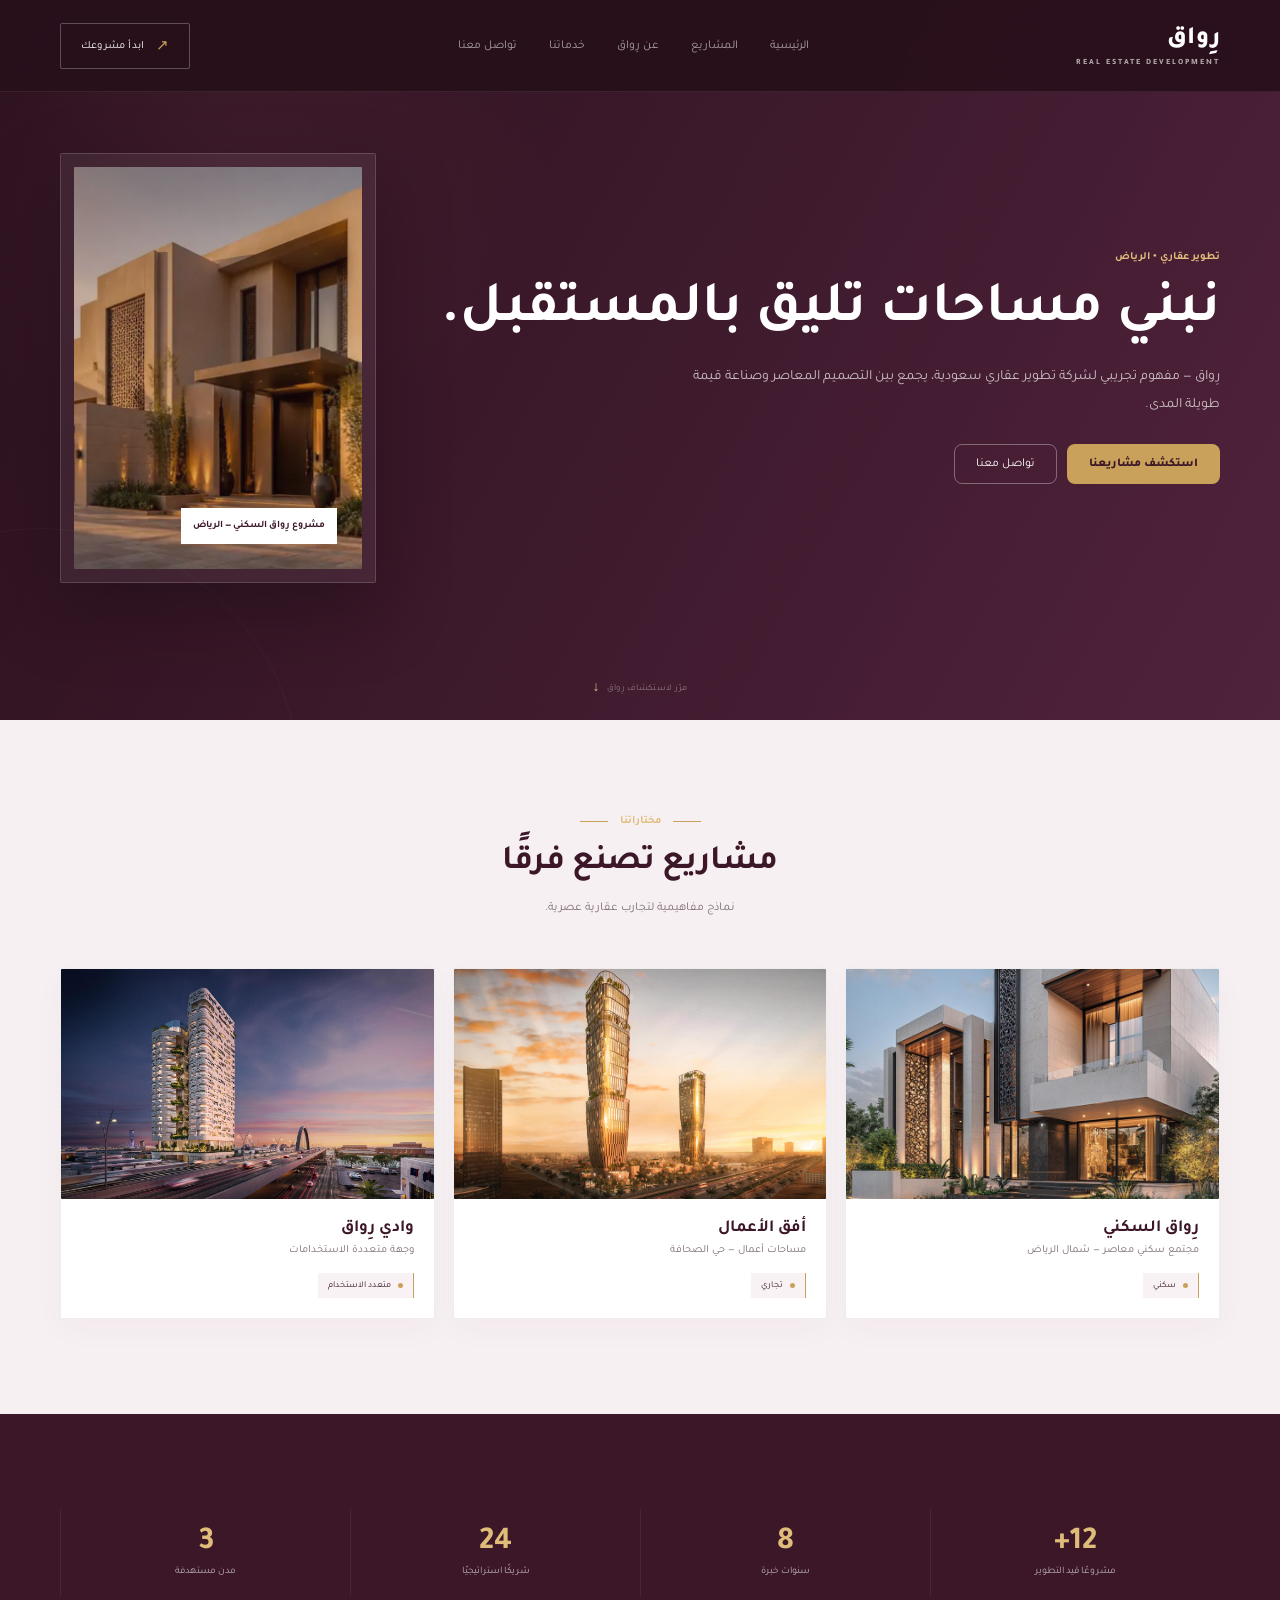
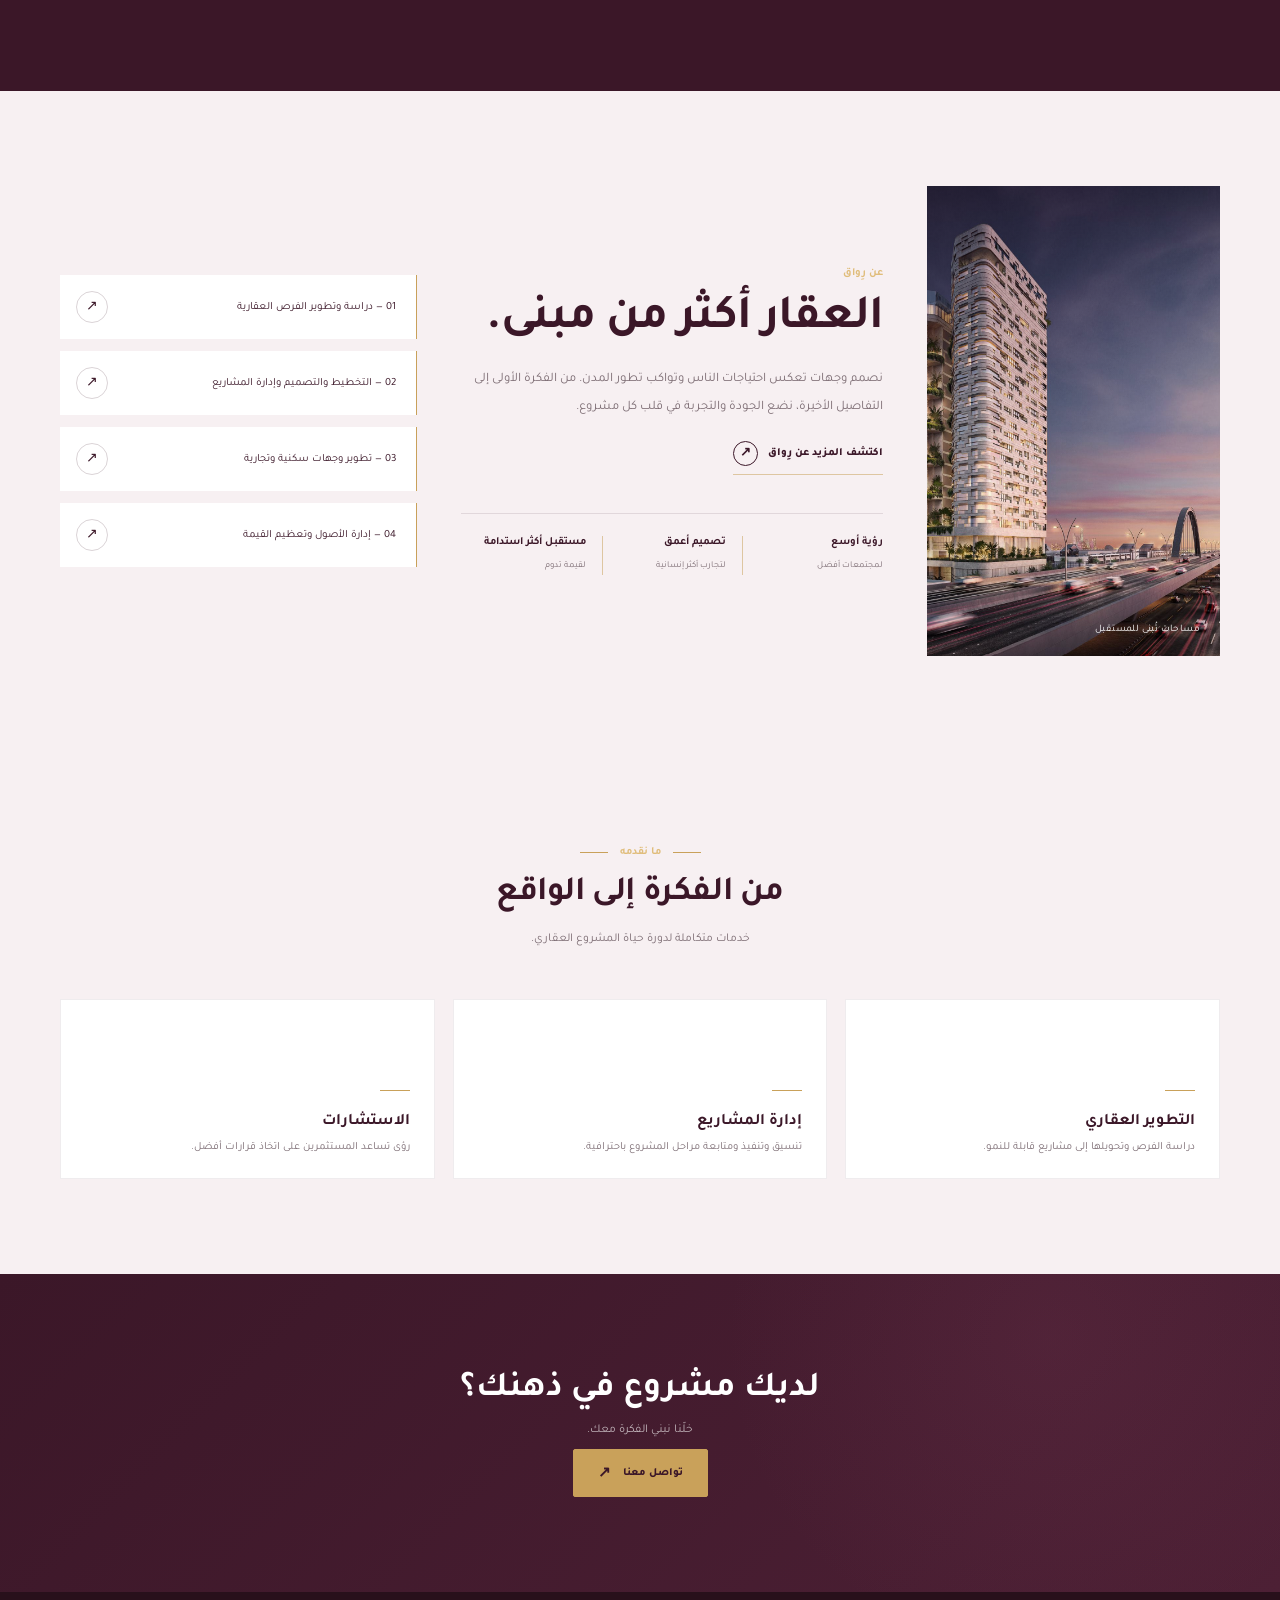
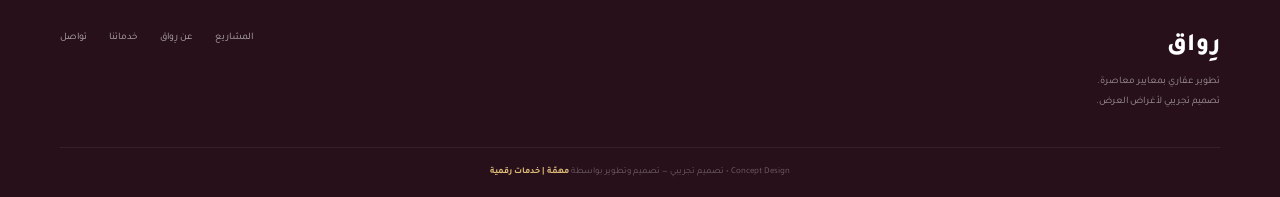
==== index.html @ 930613bd "Add files via upload" ====
<!doctype html>
<html lang="ar" dir="rtl">
<head>
<meta charset="utf-8">
<meta name="viewport" content="width=device-width,initial-scale=1">
<title>رِواق | تطوير عقاري — Concept</title>
<link rel="preconnect" href="https://fonts.googleapis.com">
<link href="https://fonts.googleapis.com/css2?family=Tajawal:wght@400;500;700;800&display=swap" rel="stylesheet">

<style>
:root{
  --g:#3b1728;
  --g2:#632c46;
  --pink:#8f4967;
  --gold:#c9a15a;
  --cream:#f7f0f2;
  --pink-light:#ead8df;
  --muted:#7d6d74;
  --white:#fff;
}
*{box-sizing:border-box}
html{scroll-behavior:smooth}
body{
  margin:0;
  font-family:Tajawal,Arial,sans-serif;
  background:var(--cream);
  color:var(--g);
}
a{text-decoration:none;color:inherit}
.w{width:min(1160px,92%);margin:auto}

/* Header */
header{
  position:fixed !important;
  top:0 !important;
  right:0 !important;
  left:0 !important;
  width:100% !important;
  height:92px !important;
  z-index:99999 !important;
  color:#fff;
  background:rgba(40,16,27,.94);
  backdrop-filter:blur(16px);
  -webkit-backdrop-filter:blur(16px);
  border-bottom:1px solid rgba(255,255,255,.08);
}
.nav{height:92px;display:flex;align-items:center;justify-content:space-between;}
.logo{font-size:25px;font-weight:800;letter-spacing:.2px}
.logo small{display:block;font-size:8px;letter-spacing:2px;opacity:.65;margin-top:3px}
.links{display:flex;gap:32px;font-size:12px;align-items:center}
.links a{position:relative;transition:.3s;color:#fff9}
.links a:after{content:"";position:absolute;right:0;bottom:-9px;width:0;height:1px;background:var(--gold);transition:.3s}
.links a:hover{color:#fff}
.links a:hover:after{width:100%}
.btn{
  display:inline-flex;align-items:center;justify-content:center;gap:12px;
  min-height:46px;padding:0 20px;border:1px solid #ffffff42;border-radius:2px;
  font-size:11px;letter-spacing:.2px;transition:.35s;position:relative;overflow:hidden;
}
.btn:before{content:"↗";font-size:15px;color:var(--gold);transition:.35s}
.btn:hover{background:#ffffff0d;border-color:#dfbd7966;transform:translateY(-2px)}

/* Fixed header support */
header .nav{
  position:relative;
  z-index:2;
}

.btn:hover:before{transform:translate(2px,-2px)}
/* Hero */
.hero{
  min-height:720px;
  padding-top:110px;
  display:flex;
  align-items:center;
  color:#fff;
  background:
    radial-gradient(circle at 18% 25%,#8f496722,transparent 27%),
    linear-gradient(120deg,#28101beF,#54243fe8),
    linear-gradient(135deg,#4b1c32,#28101b);
}
.grid{
  display:grid;
  grid-template-columns:1fr 1fr;
  gap:65px;
  align-items:center;
}
.ey{
  color:#e0bd7b;
  font-size:11px;
  font-weight:700;
  margin-bottom:15px;
}
.hero h1{
  font-size:clamp(44px,5vw,70px);
  line-height:1.15;
  margin:0 0 18px;
}
.hero p{
  max-width:540px;
  color:#ffffffb8;
  line-height:2;
  font-size:14px;
}
.actions{
  display:flex;
  gap:10px;
  margin-top:25px;
}
.gold{
  background:var(--gold);
  color:var(--g);
  padding:13px 22px;
  border-radius:8px;
  font-size:12px;
  font-weight:800;
  transition:.25s;
}
.gold:hover{transform:translateY(-2px);filter:brightness(1.05)}
.outline{
  border:1px solid #ffffff55;
  padding:12px 21px;
  border-radius:8px;
  font-size:12px;
  transition:.25s;
}
.outline:hover{background:#ffffff12}

/* Hero image */
.visual{
  height:430px;
  padding:13px;
  background:#ffffff10;
  border:1px solid #ffffff26;
}
.building{
  height:100%;
  position:relative;
  overflow:hidden;
  background:#54243f;
}
.building img{
  width:100%;
  height:100%;
  display:block;
  object-fit:cover;
  object-position:center;
}
.building:after{
  content:"";
  position:absolute;
  inset:0;
  background:linear-gradient(145deg,#3b172844,#3b172811);
  pointer-events:none;
}
.label{
  position:absolute;
  z-index:2;
  bottom:25px;
  right:25px;
  background:#fff;
  color:var(--g);
  padding:12px;
  font-size:10px;
  font-weight:700;
}

/* Sections */
section{padding:95px 0}
.head{text-align:center;margin-bottom:48px}
.head .ey{display:flex;align-items:center;justify-content:center;gap:12px}
.head .ey:before,.head .ey:after{content:"";width:28px;height:1px;background:var(--gold)}
.head h2{font-size:34px;margin:12px 0 8px;letter-spacing:-.4px}
.head p{color:var(--muted);font-size:12px;line-height:2}


.cards{
  display:grid;
  grid-template-columns:repeat(3,1fr);
  gap:18px;
}
.card{
  background:#fff;overflow:hidden;border:1px solid #3b172814;
  position:relative;transition:transform .4s ease,box-shadow .4s ease,border-color .4s ease;
}
.pic{
  height:230px;
  overflow:hidden;
  background:var(--pink-light);
}
.pic img{
  width:100%;
  height:100%;
  display:block;
  object-fit:cover;
  transition:transform .5s ease;
}
.card:hover .pic img{transform:scale(1.04)}

.body{padding:20px}
.body h3{margin:0 0 5px;font-size:17px}
.body p{margin:0;color:var(--muted);font-size:11px}
.tag{
  display:inline-flex;align-items:center;gap:7px;margin-top:16px;padding:7px 10px;
  background:#f8f2f4;color:var(--g);font-size:9px;border-right:1px solid var(--gold);
}
.tag:before{content:"";width:5px;height:5px;background:var(--gold);border-radius:50%}



/* Luxury card language */
#services .card{min-height:180px;display:flex;align-items:flex-end}
#services .body{width:100%;padding:24px}
#services .body h3{font-size:16px;margin-bottom:9px}
#services .body:before{content:"";display:block;width:30px;height:1px;background:var(--gold);margin-bottom:22px}
#projects .card{box-shadow:0 10px 30px #3b172808}

/* Stats */
.stats{
  background:var(--g);
  color:#fff;
}
.statsgrid{
  display:grid;
  grid-template-columns:repeat(4,1fr);
  text-align:center;
}
.stat{
  padding:15px;
  border-left:1px solid #fff1;
}
.stat strong{
  display:block;
  color:#dfbd79;
  font-size:32px;
}
.stat span{
  font-size:10px;
  color:#ffffffa8;
}

/* About */
.about{display:grid;grid-template-columns:.78fr 1.12fr .95fr;gap:44px;align-items:center}
.about-image{height:470px;position:relative;overflow:hidden;background:var(--pink-light)}
.about-image img{width:100%;height:100%;object-fit:cover;display:block;filter:saturate(.78)}
.about-image:after{content:"";position:absolute;inset:0;background:linear-gradient(145deg,#3b17284a,transparent 55%)}
.about-image-note{position:absolute;z-index:2;bottom:20px;right:20px;color:#fff;font-size:10px;letter-spacing:.4px}
.about-copy .ey{margin-bottom:10px}
.about-copy h2{font-size:clamp(34px,4vw,48px);line-height:1.25;margin:0 0 16px;letter-spacing:-1px}
.about-copy p{color:var(--muted);line-height:2.15;font-size:13px;max-width:530px;margin:0 0 20px}
.text-link{display:inline-flex;align-items:center;gap:10px;font-size:11px;font-weight:800;color:var(--g);padding-bottom:8px;border-bottom:1px solid #c9a15a88}
.text-link span{width:25px;height:25px;border:1px solid var(--g);border-radius:50%;display:inline-flex;align-items:center;justify-content:center;font-size:13px;transition:.3s}
.text-link:hover span{background:var(--g);color:#fff;transform:translate(-2px,-2px)}
.about-values{display:grid;grid-template-columns:repeat(3,1fr);margin-top:38px;border-top:1px solid #3b17281c;padding-top:22px}
.about-values div{padding:0 16px;border-left:1px solid #c9a15a88}
.about-values div:first-child{padding-right:0}
.about-values div:last-child{border-left:0}
.about-values strong{display:block;font-size:11px;margin-bottom:7px}
.about-values span{font-size:9px;color:var(--muted);line-height:1.7}

.list{display:grid;gap:12px}
.list div{
  background:#fff;padding:0 20px 0 16px;min-height:64px;
  border-right:1px solid var(--gold);font-size:11px;display:flex;align-items:center;
  justify-content:space-between;gap:18px;transition:.35s;position:relative;
}
.list div:after{content:"↗";width:30px;height:30px;border:1px solid #3b172830;border-radius:50%;display:flex;align-items:center;justify-content:center;color:var(--g);font-size:14px;transition:.35s;flex:0 0 auto}
.list div:hover{transform:translateX(-5px);box-shadow:0 16px 32px #3b172812;border-right-color:var(--gold)}
.list div:hover:after{background:var(--g);color:#fff;border-color:var(--g);transform:translate(-2px,-2px)}

/* CTA */
.cta{
  background:
    radial-gradient(circle at 82% 20%,#8f496722,transparent 30%),
    linear-gradient(135deg,#3b1728,#4d2035);
  text-align:center;
  color:#fff;
  position:relative;
  overflow:hidden;
}
.cta h2{font-size:35px;margin:0 0 8px}
.cta p{font-size:12px;color:#ffffffa8}
.cta a{
  display:inline-flex;align-items:center;justify-content:center;gap:12px;
  min-height:48px;padding:0 24px;background:var(--gold);color:var(--g);
  border:1px solid var(--gold);border-radius:2px;font-size:11px;font-weight:800;transition:.35s;
}
.cta a:after{content:"↗";font-size:15px;transition:.35s}
.cta a:hover{background:#dfbd79;transform:translateY(-3px);box-shadow:0 14px 30px #12070d45}
.cta a:hover:after{transform:translate(3px,-3px)}

/* Footer */
footer{
  background:#28101b;
  color:#fff;
  padding:40px 0 20px;
}
.foot{
  display:flex;
  justify-content:space-between;
}
.foot p{
  color:#ffffff8c;
  font-size:10px;
  line-height:2;
}
.flinks{
  display:flex;
  gap:22px;
  font-size:10px;
  color:#ffffffa8;
}
.copy{
  border-top:1px solid #fff1;
  margin-top:25px;
  padding-top:18px;
  text-align:center;
  color:#ffffff55;
  font-size:9px;
}

/* Mobile */
@media(max-width:800px){
  header{
    height:70px !important;
    background:rgba(40,16,27,.96);
    backdrop-filter:blur(14px);
    -webkit-backdrop-filter:blur(14px);
  }
  header .nav{
    height:70px;
  }
  .hero{
    padding-top:90px;
  }
  .links{display:none}
  .grid,.about{grid-template-columns:1fr;gap:30px}
  .about-image{height:330px;order:1}
  .about-copy{order:2}
  .about .list{order:3}
  .about-values{grid-template-columns:1fr;gap:16px}
  .about-values div{border-left:0;border-bottom:1px solid #c9a15a55;padding:0 0 14px}
  .about-values div:last-child{border-bottom:0}
  .actions{flex-wrap:wrap}

  .hero{min-height:760px}
  .hero h1{font-size:44px}
  .visual{height:300px}
  .cards{grid-template-columns:1fr}
  .statsgrid{grid-template-columns:1fr 1fr}
  .stat{border-bottom:1px solid #fff1}
  .foot{flex-direction:column;gap:20px}
}

/* ===== Riwaq premium concept polish ===== */
.scroll-note{
  position:absolute;
  bottom:22px;
  left:50%;
  transform:translateX(-50%);
  color:#ffffff66;
  font-size:9px;
  letter-spacing:.3px;
  display:flex;
  align-items:center;
  gap:7px;
}
.scroll-note span{
  color:#dfbd79;
  font-size:14px;
  animation:floatArrow 1.8s ease-in-out infinite;
}
.hero{position:relative;overflow:hidden}
.hero:after{
  content:"";
  position:absolute;
  width:520px;height:520px;
  border:1px solid #ffffff08;
  border-radius:50%;
  left:-220px;bottom:-330px;
}
.visual{
  box-shadow:0 28px 70px #16091266;
  border-radius:2px;
}
.building,.pic{border-radius:1px}
.card{
  transition:transform .35s ease,box-shadow .35s ease,border-color .35s ease;
}
.card:hover{
  transform:translateY(-7px);
  box-shadow:0 20px 45px #3b172818;
  border-color:#c9a15a33;
}
.list div{
  transition:transform .3s ease,box-shadow .3s ease;
}
.list div:hover{
  transform:translateX(-5px);
  box-shadow:0 12px 28px #3b172812;
}
.stat strong{transition:transform .3s ease}
.stat:hover strong{transform:translateY(-3px)}
.reveal{
  opacity:0;
  transform:translateY(24px);
  animation:revealUp .8s ease forwards;
}
#projects{animation-delay:.08s}
.stats{animation-delay:.16s}
#about{animation-delay:.24s}
#services{animation-delay:.32s}
.cta{animation-delay:.4s}
@keyframes revealUp{
  to{opacity:1;transform:none}
}
@keyframes floatArrow{
  0%,100%{transform:translateY(0)}
  50%{transform:translateY(4px)}
}
@media(max-width:800px){
  .scroll-note{
    bottom:14px;
  }
}
@media(prefers-reduced-motion:reduce){
  *,*::before,*::after{
    animation-duration:.01ms!important;
    animation-iteration-count:1!important;
    scroll-behavior:auto!important;
    transition:none!important;
  }
}


.copy .mhamh-credit{
  color:#dfbd79;
  text-decoration:none;
  font-weight:700;
  position:relative;
  z-index:10;
  cursor:pointer;
  pointer-events:auto;
}
.copy .mhamh-credit:hover{
  color:#fff;
  text-decoration:underline;
}


/* ===== HERO TITLE — SINGLE LINE ===== */
@media(min-width:801px){
  .hero h1{
    white-space:nowrap !important;
    font-size:clamp(38px,4.5vw,64px) !important;
  }
}
@media(max-width:800px){
  .hero h1{
    white-space:normal !important;
  }
}

</style>
</head>

<body>

<header>
  <div class="w nav">
    <div class="logo">
      رِواق
      <small>REAL ESTATE DEVELOPMENT</small>
    </div>

    <nav class="links">
      <a href="index.html">الرئيسية</a>
      <a href="projects.html">المشاريع</a>
      <a href="about.html">عن رِواق</a>
      <a href="services.html">خدماتنا</a>
      <a href="contact.html">تواصل معنا</a>
    </nav>

    <a class="btn" href="contact.html">ابدأ مشروعك</a>
  </div>
</header>

<section class="hero">
  <div class="w grid">

    <div>
      <div class="ey">تطوير عقاري • الرياض</div>
      <h1>نبني مساحات تليق بالمستقبل.</h1>
      <p>
        رِواق — مفهوم تجريبي لشركة تطوير عقاري سعودية،
        يجمع بين التصميم المعاصر وصناعة قيمة طويلة المدى.
      </p>

      <div class="actions">
        <a class="gold" href="projects.html">استكشف مشاريعنا</a>
        <a class="outline" href="contact.html">تواصل معنا</a>
      </div>
    </div>

    <div class="visual">
      <div class="building">
        <img src="hero.png" alt="مشروع رِواق السكني">
        <div class="label">مشروع رِواق السكني — الرياض</div>
      </div>
    </div>

  </div>
<div class="scroll-note">مرّر لاستكشاف رِواق <span>↓</span></div>
</section>

<section id="projects" class="reveal">
  <div class="w">

    <div class="head">
      <div class="ey">مختاراتنا</div>
      <h2>مشاريع تصنع فرقًا</h2>
      <p>نماذج مفاهيمية لتجارب عقارية عصرية.</p>
    </div>

    <div class="cards">

      <article class="card">
        <div class="pic">
          <img src="project-1.png" alt="رِواق السكني">
        </div>
        <div class="body">
          <h3>رِواق السكني</h3>
          <p>مجتمع سكني معاصر — شمال الرياض</p>
          <span class="tag">سكني</span>
        </div>
      </article>

      <article class="card">
        <div class="pic">
          <img src="project-2.png" alt="أفق الأعمال">
        </div>
        <div class="body">
          <h3>أفق الأعمال</h3>
          <p>مساحات أعمال — حي الصحافة</p>
          <span class="tag">تجاري</span>
        </div>
      </article>

      <article class="card">
        <div class="pic">
          <img src="project-3.png" alt="وادي رِواق">
        </div>
        <div class="body">
          <h3>وادي رِواق</h3>
          <p>وجهة متعددة الاستخدامات</p>
          <span class="tag">متعدد الاستخدام</span>
        </div>
      </article>

    </div>
  </div>
</section>

<section class="stats reveal">
  <div class="w statsgrid">
    <div class="stat"><strong>12+</strong><span>مشروعًا قيد التطوير</span></div>
    <div class="stat"><strong>8</strong><span>سنوات خبرة</span></div>
    <div class="stat"><strong>24</strong><span>شريكًا استراتيجيًا</span></div>
    <div class="stat"><strong>3</strong><span>مدن مستهدفة</span></div>
  </div>
</section>

<section id="about" class="reveal">
  <div class="w about">

    <div class="about-image">
      <img src="project-3.png" alt="مساحة معمارية من رِواق">
      <div class="about-image-note">مساحات تُبنى للمستقبل</div>
    </div>

    <div class="about-copy">
      <div class="ey">عن رِواق</div>
      <h2>العقار أكثر من مبنى.</h2>
      <p>
        نصمم وجهات تعكس احتياجات الناس وتواكب تطور المدن.
        من الفكرة الأولى إلى التفاصيل الأخيرة، نضع الجودة
        والتجربة في قلب كل مشروع.
      </p>
      <a class="text-link" href="services.html">اكتشف المزيد عن رِواق <span>↗</span></a>
      <div class="about-values">
        <div><strong>رؤية أوسع</strong><span>لمجتمعات أفضل</span></div>
        <div><strong>تصميم أعمق</strong><span>لتجارب أكثر إنسانية</span></div>
        <div><strong>مستقبل أكثر استدامة</strong><span>لقيمة تدوم</span></div>
      </div>
    </div>

    <div class="list">
      <div>01 — دراسة وتطوير الفرص العقارية</div>
      <div>02 — التخطيط والتصميم وإدارة المشاريع</div>
      <div>03 — تطوير وجهات سكنية وتجارية</div>
      <div>04 — إدارة الأصول وتعظيم القيمة</div>
    </div>

  </div>
</section>

<section id="services" class="reveal">
  <div class="w">

    <div class="head">
      <div class="ey">ما نقدمه</div>
      <h2>من الفكرة إلى الواقع</h2>
      <p>خدمات متكاملة لدورة حياة المشروع العقاري.</p>
    </div>

    <div class="cards">

      <article class="card">
        <div class="body">
          <h3>التطوير العقاري</h3>
          <p>دراسة الفرص وتحويلها إلى مشاريع قابلة للنمو.</p>
        </div>
      </article>

      <article class="card">
        <div class="body">
          <h3>إدارة المشاريع</h3>
          <p>تنسيق وتنفيذ ومتابعة مراحل المشروع باحترافية.</p>
        </div>
      </article>

      <article class="card">
        <div class="body">
          <h3>الاستشارات</h3>
          <p>رؤى تساعد المستثمرين على اتخاذ قرارات أفضل.</p>
        </div>
      </article>

    </div>
  </div>
</section>

<section class="cta reveal" id="contact">
  <h2>لديك مشروع في ذهنك؟</h2>
  <p>خلّنا نبني الفكرة معك.</p>
  <a href="contact.html">تواصل معنا</a>
</section>

<footer>
  <div class="w foot">
    <div>
      <div class="logo">رِواق</div>
      <p>
        تطوير عقاري بمعايير معاصرة.<br>
        تصميم تجريبي لأغراض العرض.
      </p>
    </div>

    <div class="flinks">
      <a href="projects.html">المشاريع</a>
      <a href="about.html">عن رِواق</a>
      <a href="services.html">خدماتنا</a>
      <a href="contact.html">تواصل</a>
    </div>
  </div>

  <div class="w copy">
  Concept Design • تصميم تجريبي — تصميم وتطوير بواسطة
  <a class="mhamh-credit"
     href="https://mhamh-digital.netlify.app/"
     target="_blank"
     rel="noopener noreferrer">
    مهمّة | خدمات رقمية
  </a>
</div>
</footer>

</body>
</html>
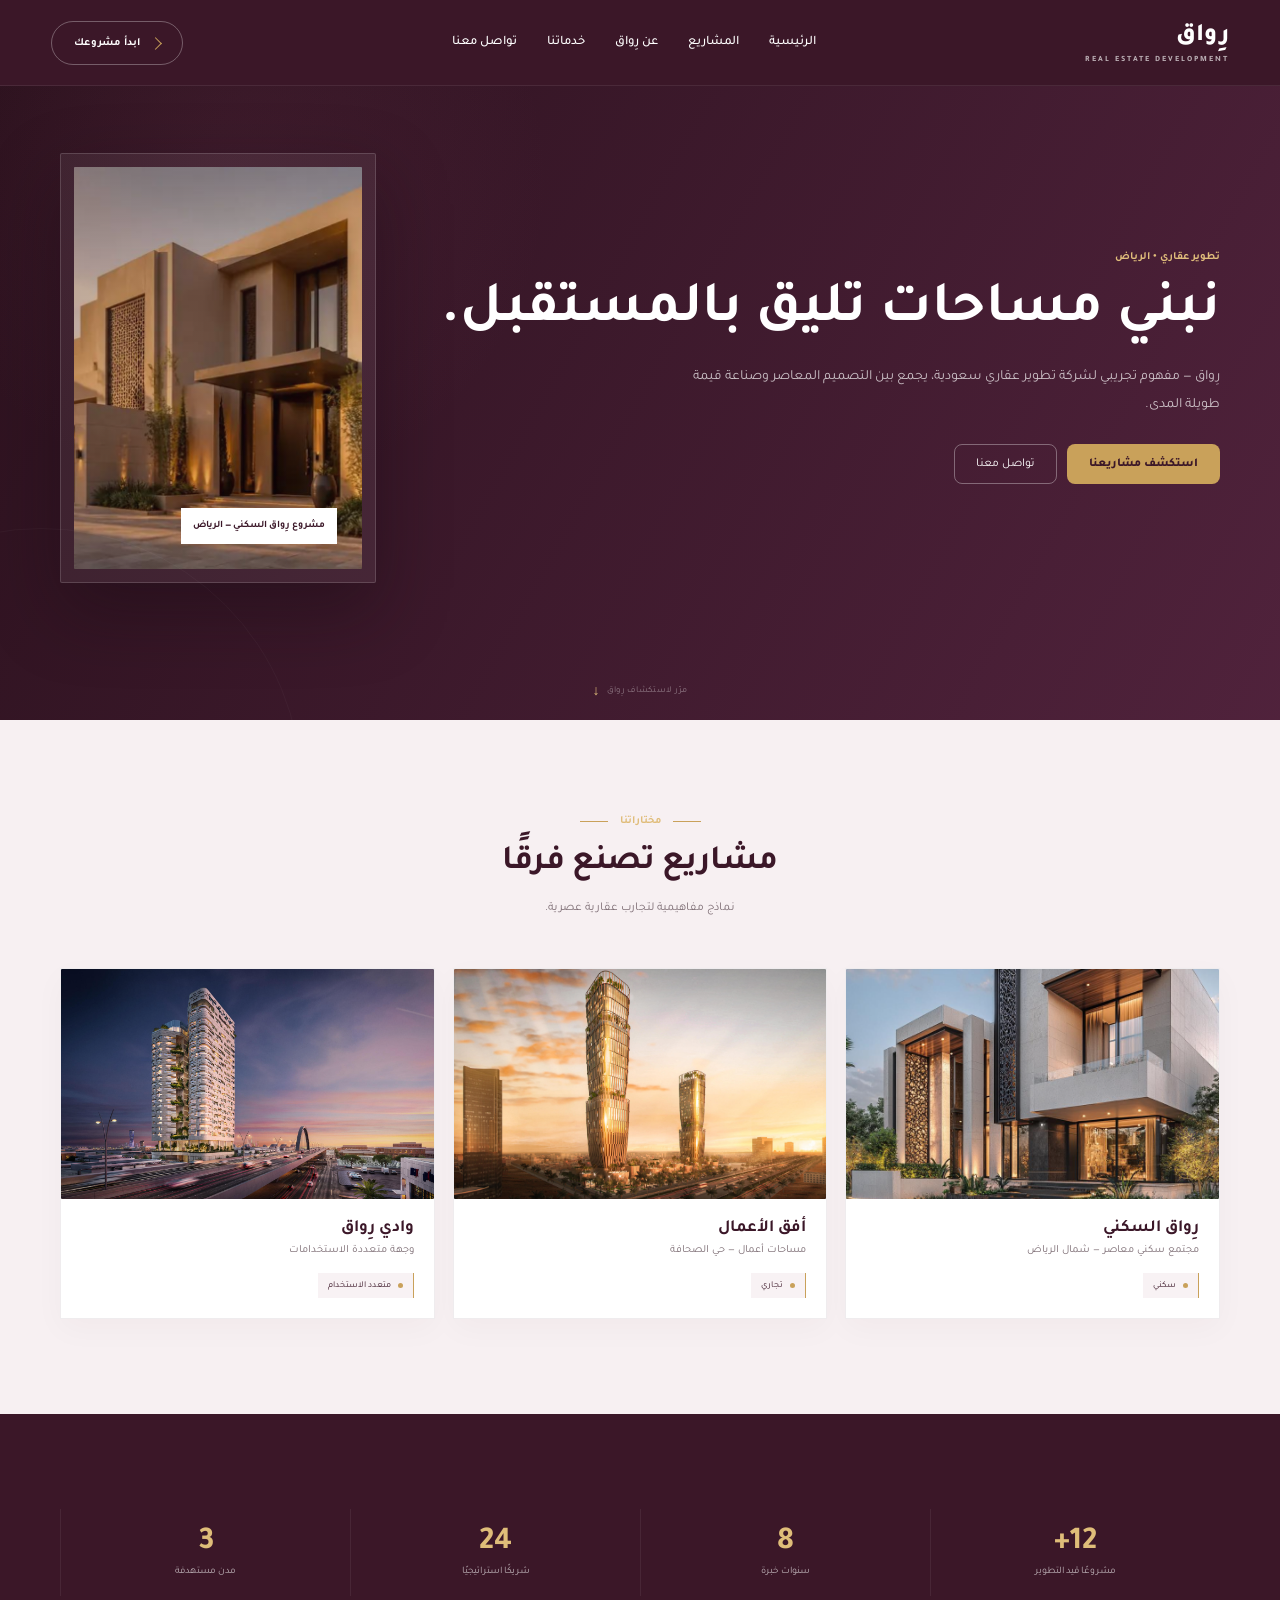
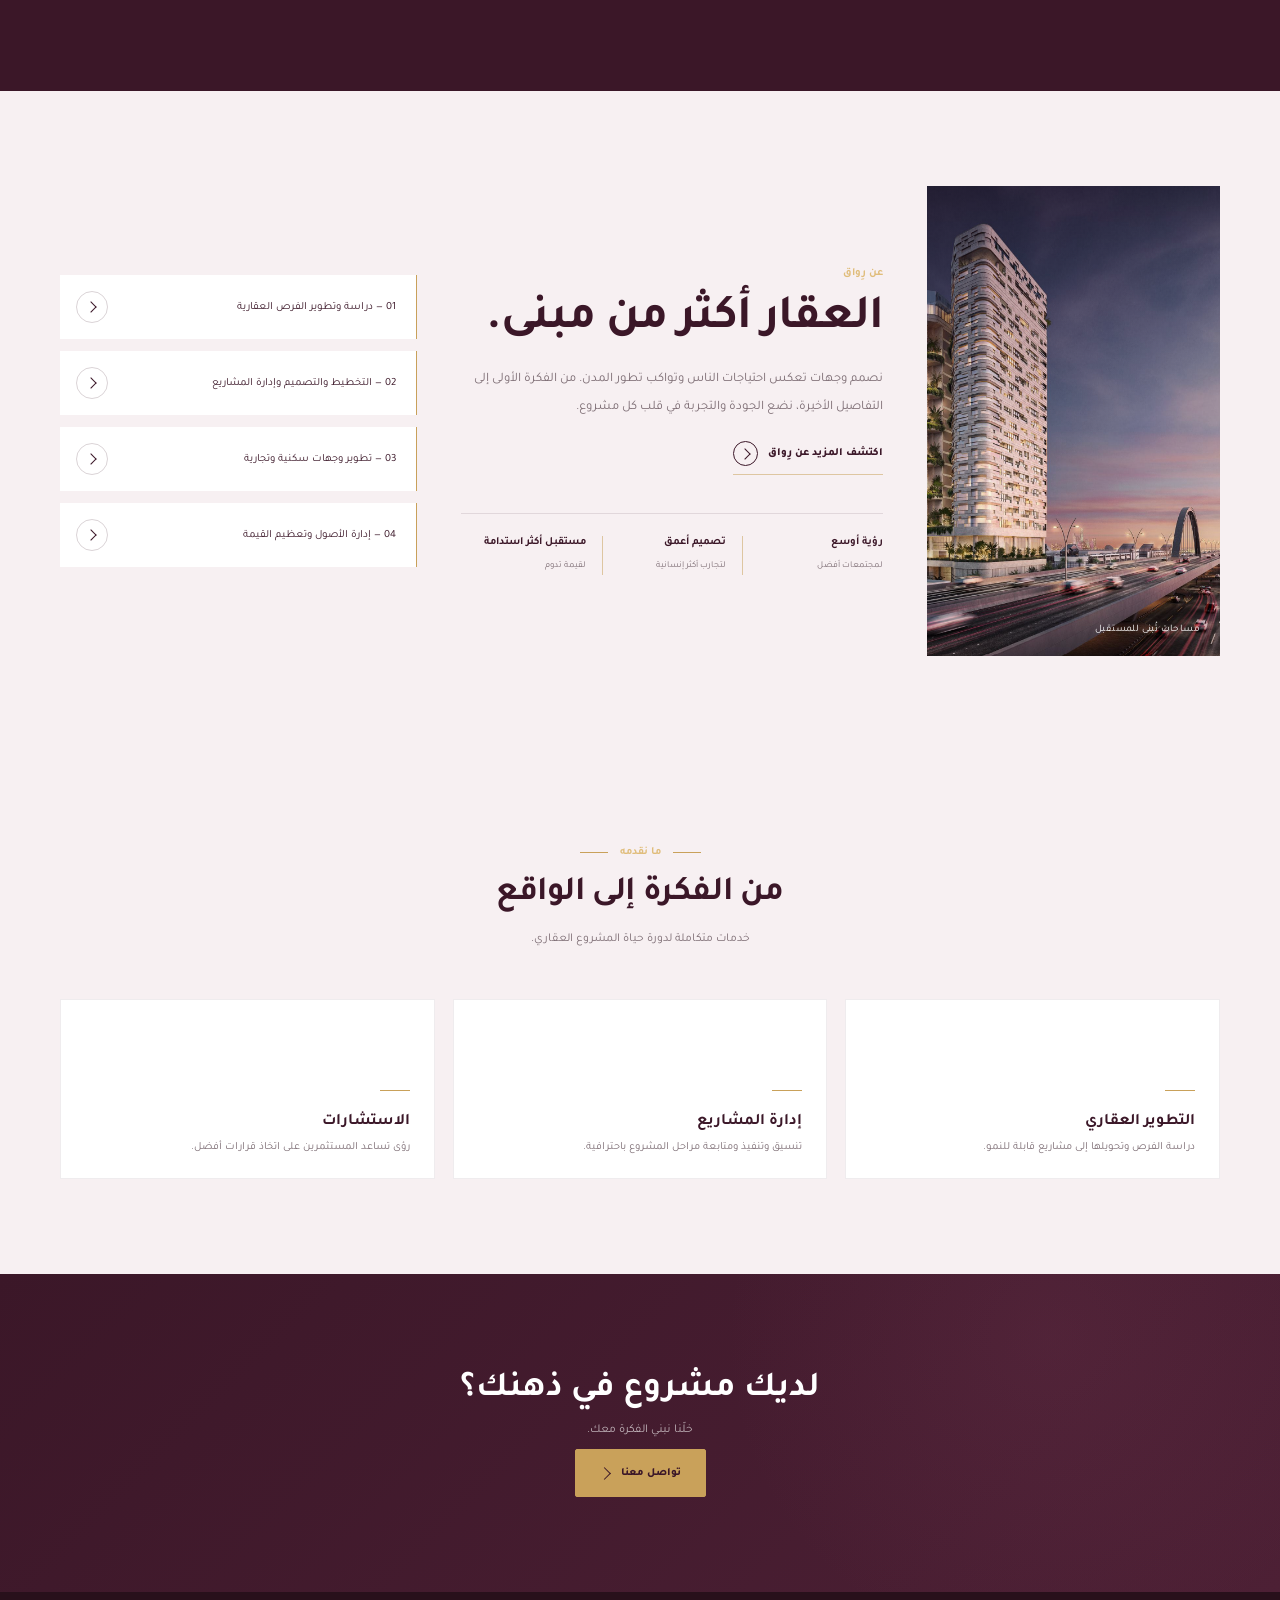
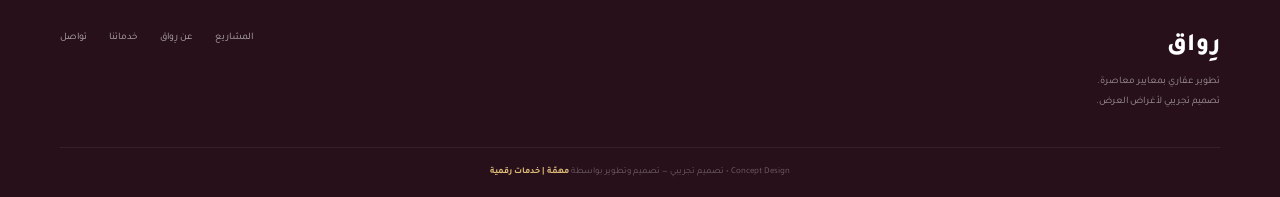
==== commit 1abc4c41: "Add files via upload" ====
--- a/index.html
+++ b/index.html
@@ -29,44 +29,90 @@
 a{text-decoration:none;color:inherit}
 .w{width:min(1160px,92%);margin:auto}
 
-/* Header */
+/* ===== RIWAQ UNIFIED HEADER ===== */
 header{
   position:fixed !important;
   top:0 !important;
   right:0 !important;
   left:0 !important;
   width:100% !important;
-  height:92px !important;
+  height:86px !important;
   z-index:99999 !important;
   color:#fff;
-  background:rgba(40,16,27,.94);
-  backdrop-filter:blur(16px);
-  -webkit-backdrop-filter:blur(16px);
+  background:#3b1728 !important;
   border-bottom:1px solid rgba(255,255,255,.08);
-}
-.nav{height:92px;display:flex;align-items:center;justify-content:space-between;}
+  box-shadow:none;
+  backdrop-filter:none;
+  -webkit-backdrop-filter:none;
+}
+.nav{
+  width:min(1200px,92%);
+  height:86px;
+  margin:auto;
+  display:flex;
+  align-items:center;
+  justify-content:space-between;
+  position:relative;
+}
 .logo{font-size:25px;font-weight:800;letter-spacing:.2px}
 .logo small{display:block;font-size:8px;letter-spacing:2px;opacity:.65;margin-top:3px}
-.links{display:flex;gap:32px;font-size:12px;align-items:center}
-.links a{position:relative;transition:.3s;color:#fff9}
-.links a:after{content:"";position:absolute;right:0;bottom:-9px;width:0;height:1px;background:var(--gold);transition:.3s}
-.links a:hover{color:#fff}
+.links{
+  display:flex;
+  gap:30px;
+  font-size:13px;
+  align-items:center;
+}
+.links a{
+  position:relative;
+  transition:.25s;
+  color:#fff !important;
+  font-weight:500;
+}
+.links a:after{
+  content:"";
+  position:absolute;
+  right:0;
+  bottom:-9px;
+  width:0;
+  height:1px;
+  background:var(--gold);
+  transition:.25s;
+}
+.links a:hover{color:#dfbd79 !important}
 .links a:hover:after{width:100%}
+
 .btn{
-  display:inline-flex;align-items:center;justify-content:center;gap:12px;
-  min-height:46px;padding:0 20px;border:1px solid #ffffff42;border-radius:2px;
-  font-size:11px;letter-spacing:.2px;transition:.35s;position:relative;overflow:hidden;
-}
-.btn:before{content:"↗";font-size:15px;color:var(--gold);transition:.35s}
-.btn:hover{background:#ffffff0d;border-color:#dfbd7966;transform:translateY(-2px)}
-
-/* Fixed header support */
-header .nav{
+  display:inline-flex;
+  align-items:center;
+  justify-content:center;
+  gap:11px;
+  min-height:44px;
+  padding:0 22px;
+  border:1px solid rgba(255,255,255,.30);
+  border-radius:40px;
+  font-size:11px;
+  font-weight:700;
+  letter-spacing:.2px;
+  transition:.3s;
   position:relative;
-  z-index:2;
-}
-
-.btn:hover:before{transform:translate(2px,-2px)}
+  overflow:hidden;
+}
+.btn:before{
+  content:"";
+  width:8px;
+  height:8px;
+  border-top:1.6px solid var(--gold);
+  border-right:1.6px solid var(--gold);
+  transform:rotate(45deg);
+  transition:.3s;
+}
+.btn:hover{
+  background:rgba(255,255,255,.06);
+  border-color:rgba(223,189,121,.55);
+  transform:translateY(-2px);
+}
+.btn:hover:before{transform:rotate(45deg) translate(2px,-2px)}
+
 /* Hero */
 .hero{
   min-height:720px;
@@ -249,8 +295,10 @@
 .about-copy h2{font-size:clamp(34px,4vw,48px);line-height:1.25;margin:0 0 16px;letter-spacing:-1px}
 .about-copy p{color:var(--muted);line-height:2.15;font-size:13px;max-width:530px;margin:0 0 20px}
 .text-link{display:inline-flex;align-items:center;gap:10px;font-size:11px;font-weight:800;color:var(--g);padding-bottom:8px;border-bottom:1px solid #c9a15a88}
-.text-link span{width:25px;height:25px;border:1px solid var(--g);border-radius:50%;display:inline-flex;align-items:center;justify-content:center;font-size:13px;transition:.3s}
-.text-link:hover span{background:var(--g);color:#fff;transform:translate(-2px,-2px)}
+.text-link span{width:25px;height:25px;border:1px solid var(--g);border-radius:50%;display:inline-flex;align-items:center;justify-content:center;font-size:0;transition:.3s;position:relative}
+.text-link span:after{content:"";width:7px;height:7px;border-top:1.5px solid var(--g);border-right:1.5px solid var(--g);transform:rotate(45deg)}
+.text-link:hover span{background:var(--g);transform:translate(-2px,-2px)}
+.text-link:hover span:after{border-color:#fff}
 .about-values{display:grid;grid-template-columns:repeat(3,1fr);margin-top:38px;border-top:1px solid #3b17281c;padding-top:22px}
 .about-values div{padding:0 16px;border-left:1px solid #c9a15a88}
 .about-values div:first-child{padding-right:0}
@@ -264,9 +312,11 @@
   border-right:1px solid var(--gold);font-size:11px;display:flex;align-items:center;
   justify-content:space-between;gap:18px;transition:.35s;position:relative;
 }
-.list div:after{content:"↗";width:30px;height:30px;border:1px solid #3b172830;border-radius:50%;display:flex;align-items:center;justify-content:center;color:var(--g);font-size:14px;transition:.35s;flex:0 0 auto}
+.list div:after{content:"";width:30px;height:30px;border:1px solid #3b172830;border-radius:50%;display:flex;align-items:center;justify-content:center;transition:.35s;flex:0 0 auto}
+.list div:before{content:"";position:absolute;left:27px;width:7px;height:7px;border-top:1.5px solid var(--g);border-right:1.5px solid var(--g);transform:rotate(45deg);pointer-events:none}
 .list div:hover{transform:translateX(-5px);box-shadow:0 16px 32px #3b172812;border-right-color:var(--gold)}
-.list div:hover:after{background:var(--g);color:#fff;border-color:var(--g);transform:translate(-2px,-2px)}
+.list div:hover:after{background:var(--g);border-color:var(--g);transform:translate(-2px,-2px)}
+.list div:hover:before{border-color:#fff;transform:rotate(45deg) translate(2px,-2px)}
 
 /* CTA */
 .cta{
@@ -285,7 +335,7 @@
   min-height:48px;padding:0 24px;background:var(--gold);color:var(--g);
   border:1px solid var(--gold);border-radius:2px;font-size:11px;font-weight:800;transition:.35s;
 }
-.cta a:after{content:"↗";font-size:15px;transition:.35s}
+.cta a:after{content:"";width:8px;height:8px;border-top:1.6px solid var(--g);border-right:1.6px solid var(--g);transform:rotate(45deg);transition:.35s}
 .cta a:hover{background:#dfbd79;transform:translateY(-3px);box-shadow:0 14px 30px #12070d45}
 .cta a:hover:after{transform:translate(3px,-3px)}
 
@@ -319,37 +369,88 @@
   font-size:9px;
 }
 
-/* Mobile */
+/* ===== MOBILE — SAME HEADER ON ALL PAGES ===== */
 @media(max-width:800px){
   header{
-    height:70px !important;
-    background:rgba(40,16,27,.96);
-    backdrop-filter:blur(14px);
-    -webkit-backdrop-filter:blur(14px);
-  }
-  header .nav{
-    height:70px;
-  }
+    height:126px !important;
+    background:#3b1728 !important;
+  }
+  .nav{
+    width:92%;
+    height:126px;
+    display:block;
+    position:relative;
+  }
+  .logo{
+    position:absolute;
+    top:13px;
+    right:0;
+    font-size:24px;
+    line-height:1;
+  }
+  .logo small{
+    font-size:7px;
+    letter-spacing:1.8px;
+    margin-top:4px;
+  }
+  .btn{
+    position:absolute;
+    top:16px;
+    left:0;
+    min-height:42px;
+    padding:0 17px;
+    font-size:10px;
+    border-radius:4px;
+  }
+  .links{
+    position:absolute;
+    right:0;
+    left:0;
+    bottom:13px;
+    display:flex !important;
+    align-items:center;
+    justify-content:space-between;
+    gap:0;
+    width:100%;
+    padding:0 2px;
+    white-space:nowrap;
+  }
+  .links a{
+    font-size:10px !important;
+    font-weight:500 !important;
+    line-height:1.4;
+  }
+  .links a:after{bottom:-6px}
   .hero{
-    padding-top:90px;
-  }
-  .links{display:none}
-  .grid,.about{grid-template-columns:1fr;gap:30px}
+    padding-top:150px;
+  }
+  .grid,.about{
+    grid-template-columns:1fr;
+    gap:30px;
+  }
   .about-image{height:330px;order:1}
   .about-copy{order:2}
   .about .list{order:3}
   .about-values{grid-template-columns:1fr;gap:16px}
-  .about-values div{border-left:0;border-bottom:1px solid #c9a15a55;padding:0 0 14px}
+  .about-values div{
+    border-left:0;
+    border-bottom:1px solid #c9a15a55;
+    padding:0 0 14px;
+  }
   .about-values div:last-child{border-bottom:0}
   .actions{flex-wrap:wrap}
-
-  .hero{min-height:760px}
+  .hero{min-height:820px}
   .hero h1{font-size:44px}
   .visual{height:300px}
   .cards{grid-template-columns:1fr}
   .statsgrid{grid-template-columns:1fr 1fr}
   .stat{border-bottom:1px solid #fff1}
   .foot{flex-direction:column;gap:20px}
+}
+@media(max-width:380px){
+  .links a{font-size:9px !important}
+  .links{gap:5px}
+  .btn{padding:0 14px}
 }
 
 /* ===== Riwaq premium concept polish ===== */
@@ -676,4 +777,9 @@
 </footer>
 
 </body>
-</html>+</html>
+<style>
+/* ===== NO EMOJI ARROWS ===== */
+.btn,.text-link,.cta a,.list div{font-variant-emoji:text;}
+.scroll-note span{font-family:Arial,sans-serif !important;}
+</style>
